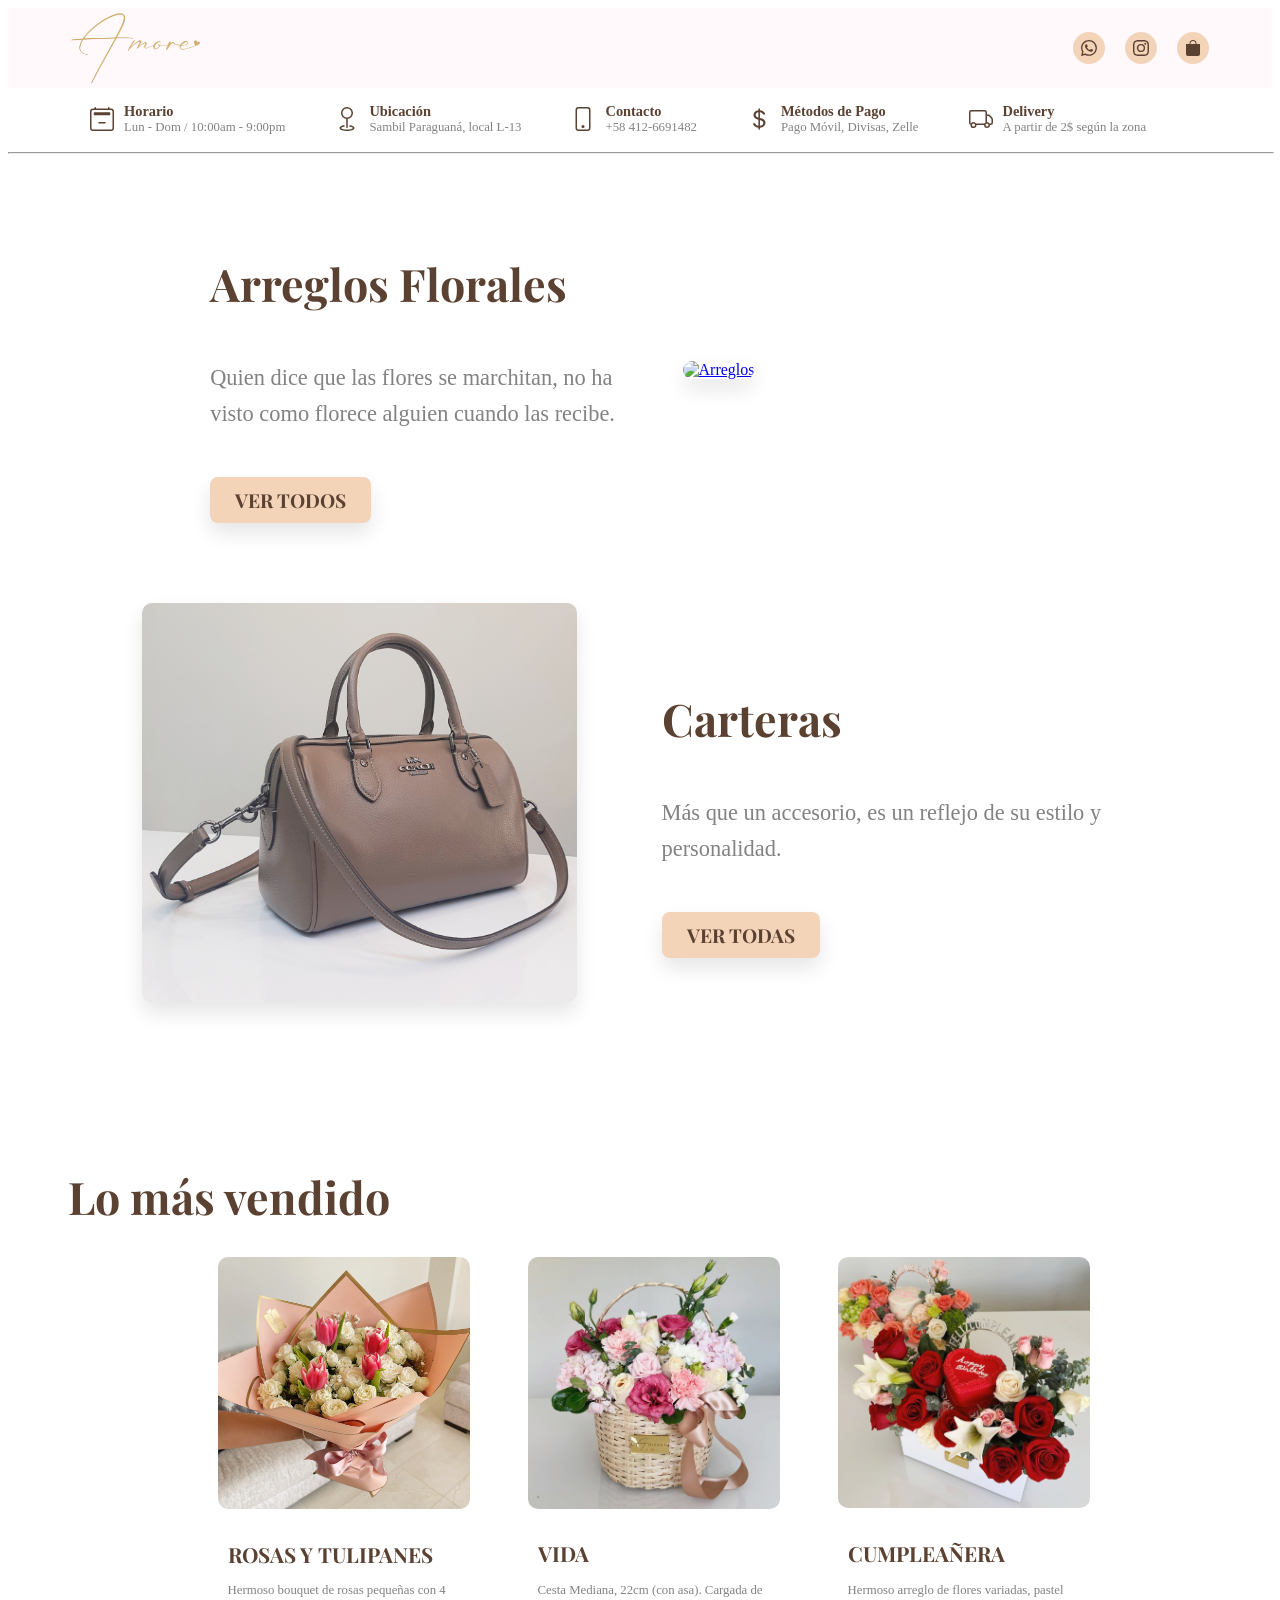
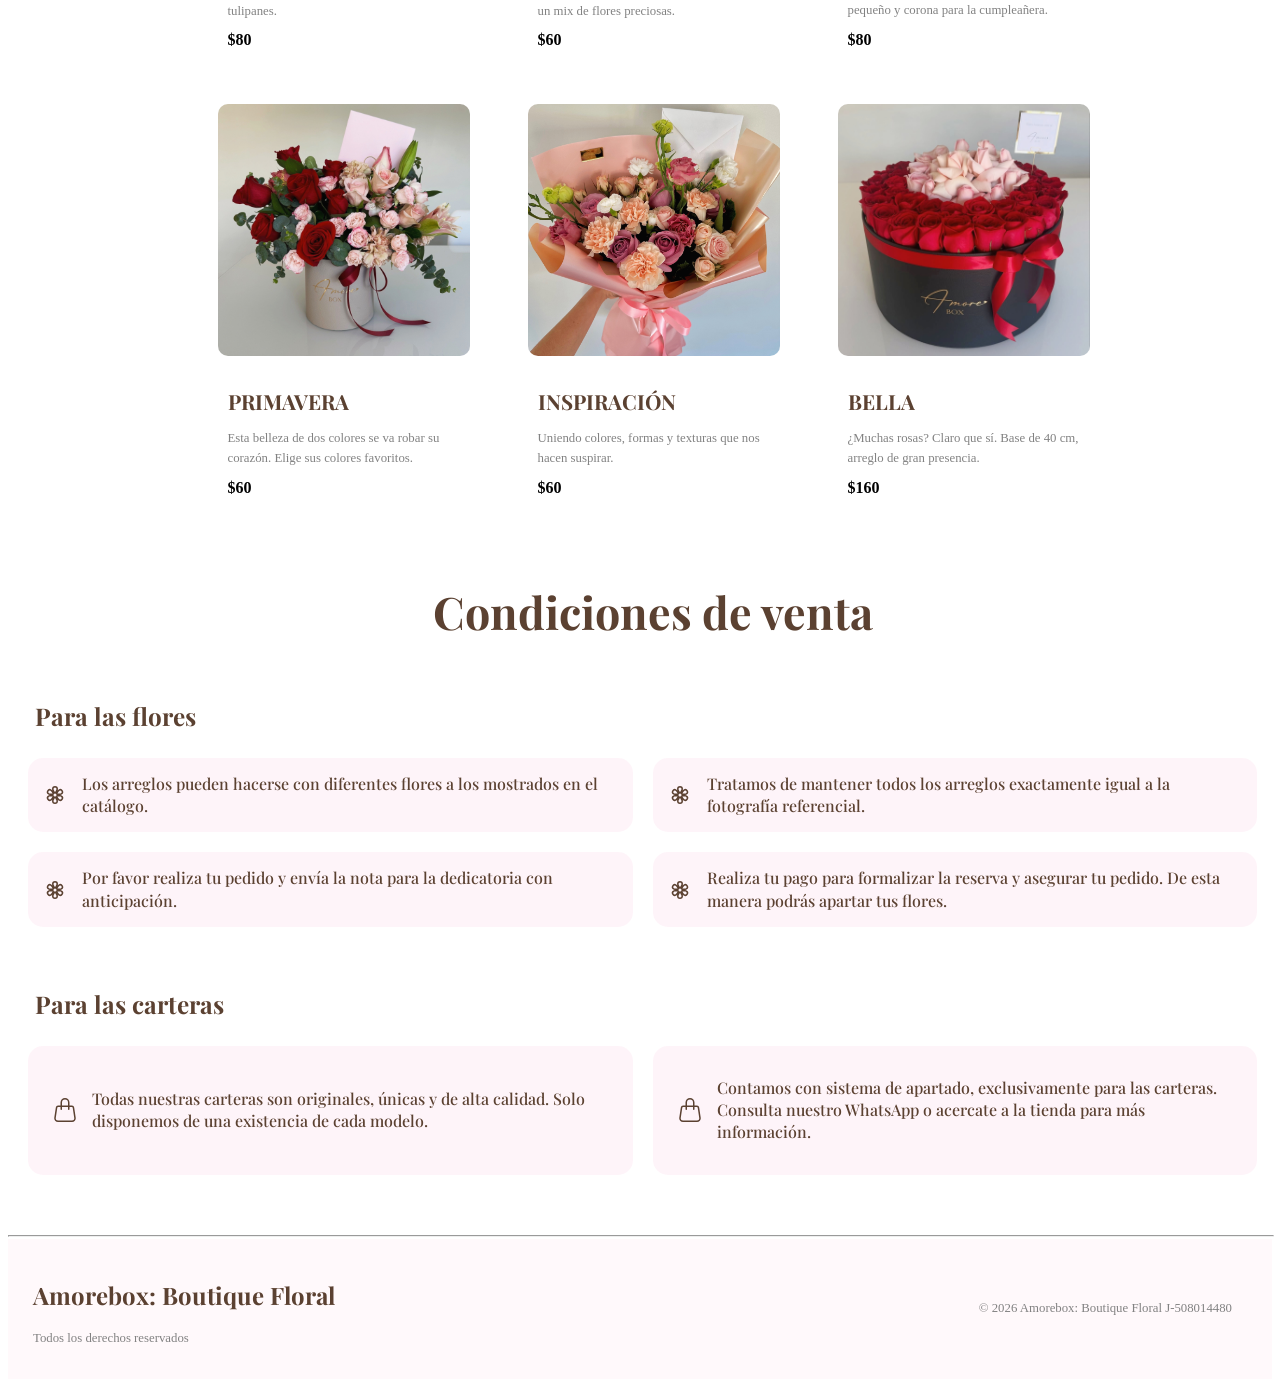
==== index.html @ ba989ba7 "amorebox" ====
<!DOCTYPE html>
<html lang="es-VE">
<head>
    <meta charset="UTF-8">
    <meta http-equiv="X-UA-Compatible" content="IE=edge">
    <meta name="viewport" content="width=device-width, initial-scale=1.0">
    <title>Amorebox: Boutique Floral</title>
    <link rel="stylesheet" href="styles.css">
</head>

<body>
<header class="main-header"> <!-- Cabecera -->
    <nav class="container">
        <div class="header-left">
            <a href="index.html">
                <img src="Logo/Logo_1.png" class="logo-nav" alt="Amore Logo">
            </a>
        </div>

        <div class="header-right">
            <a href="https://wa.me/584126691482" class="nav-icon" aria-label="WhatsApp">
                <svg xmlns="http://www.w3.org/2000/svg" width="16" height="16" fill="currentColor" class="bi bi-whatsapp" viewBox="0 0 16 16">
  <path d="M13.601 2.326A7.85 7.85 0 0 0 7.994 0C3.627 0 .068 3.558.064 7.926c0 1.399.366 2.76 1.057 3.965L0 16l4.204-1.102a7.9 7.9 0 0 0 3.79.965h.004c4.368 0 7.926-3.558 7.93-7.93A7.9 7.9 0 0 0 13.6 2.326zM7.994 14.521a6.6 6.6 0 0 1-3.356-.92l-.24-.144-2.494.654.666-2.433-.156-.251a6.56 6.56 0 0 1-1.007-3.505c0-3.626 2.957-6.584 6.591-6.584a6.56 6.56 0 0 1 4.66 1.931 6.56 6.56 0 0 1 1.928 4.66c-.004 3.639-2.961 6.592-6.592 6.592m3.615-4.934c-.197-.099-1.17-.578-1.353-.646-.182-.065-.315-.099-.445.099-.133.197-.513.646-.627.775-.114.133-.232.148-.43.05-.197-.1-.836-.308-1.592-.985-.59-.525-.985-1.175-1.103-1.372-.114-.198-.011-.304.088-.403.087-.088.197-.232.296-.346.1-.114.133-.198.198-.33.065-.134.034-.248-.015-.347-.05-.099-.445-1.076-.612-1.47-.16-.389-.323-.335-.445-.34-.114-.007-.247-.007-.38-.007a.73.73 0 0 0-.529.247c-.182.198-.691.677-.691 1.654s.71 1.916.81 2.049c.098.133 1.394 2.132 3.383 2.992.47.205.84.326 1.129.418.475.152.904.129 1.246.08.38-.058 1.171-.48 1.338-.943.164-.464.164-.86.114-.943-.049-.084-.182-.133-.38-.232"/>
</svg>
            </a>
            <a href="https://www.instagram.com/amoreboxx" class="nav-icon" aria-label="Instagram">
                <svg xmlns="http://www.w3.org/2000/svg" width="16" height="16" fill="currentColor" class="bi bi-instagram" viewBox="0 0 16 16">
  <path d="M8 0C5.829 0 5.556.01 4.703.048 3.85.088 3.269.222 2.76.42a3.9 3.9 0 0 0-1.417.923A3.9 3.9 0 0 0 .42 2.76C.222 3.268.087 3.85.048 4.7.01 5.555 0 5.827 0 8.001c0 2.172.01 2.444.048 3.297.04.852.174 1.433.372 1.942.205.526.478.972.923 1.417.444.445.89.719 1.416.923.51.198 1.09.333 1.942.372C5.555 15.99 5.827 16 8 16s2.444-.01 3.298-.048c.851-.04 1.434-.174 1.943-.372a3.9 3.9 0 0 0 1.416-.923c.445-.445.718-.891.923-1.417.197-.509.332-1.09.372-1.942C15.99 10.445 16 10.173 16 8s-.01-2.445-.048-3.299c-.04-.851-.175-1.433-.372-1.941a3.9 3.9 0 0 0-.923-1.417A3.9 3.9 0 0 0 13.24.42c-.51-.198-1.092-.333-1.943-.372C10.443.01 10.172 0 7.998 0zm-.717 1.442h.718c2.136 0 2.389.007 3.232.046.78.035 1.204.166 1.486.275.373.145.64.319.92.599s.453.546.598.92c.11.281.24.705.275 1.485.039.843.047 1.096.047 3.231s-.008 2.389-.047 3.232c-.035.78-.166 1.203-.275 1.485a2.5 2.5 0 0 1-.599.919c-.28.28-.546.453-.92.598-.28.11-.704.24-1.485.276-.843.038-1.096.047-3.232.047s-2.39-.009-3.233-.047c-.78-.036-1.203-.166-1.485-.276a2.5 2.5 0 0 1-.92-.598 2.5 2.5 0 0 1-.6-.92c-.109-.281-.24-.705-.275-1.485-.038-.843-.046-1.096-.046-3.233s.008-2.388.046-3.231c.036-.78.166-1.204.276-1.486.145-.373.319-.64.599-.92s.546-.453.92-.598c.282-.11.705-.24 1.485-.276.738-.034 1.024-.044 2.515-.045zm4.988 1.328a.96.96 0 1 0 0 1.92.96.96 0 0 0 0-1.92m-4.27 1.122a4.109 4.109 0 1 0 0 8.217 4.109 4.109 0 0 0 0-8.217m0 1.441a2.667 2.667 0 1 1 0 5.334 2.667 2.667 0 0 1 0-5.334"/>
</svg>
            </a>
            <a href="Bolsa de Compra.html" class="nav-icon cart-icon" aria-label="Carrito">
                <svg xmlns="http://www.w3.org/2000/svg" width="16" height="16" fill="currentColor" class="bi bi-bag-fill" viewBox="0 0 16 16">
  <path d="M8 1a2.5 2.5 0 0 1 2.5 2.5V4h-5v-.5A2.5 2.5 0 0 1 8 1m3.5 3v-.5a3.5 3.5 0 1 0-7 0V4H1v10a2 2 0 0 0 2 2h10a2 2 0 0 0 2-2V4z"/>
</svg>
            </a>
        </div>
    </nav>
</header>


<main>
</div>
<section class="info-carousel-container"> <!-- Barra de Información (animada) -->
    <div class="info-carousel-track">

        <div class="info-item">
            <svg xmlns="http://www.w3.org/2000/svg" width="16" height="16" fill="currentColor" class="bi bi-calendar2-minus" viewBox="0 0 16 16">
  <path d="M5.5 10.5A.5.5 0 0 1 6 10h4a.5.5 0 0 1 0 1H6a.5.5 0 0 1-.5-.5"/>
  <path d="M3.5 0a.5.5 0 0 1 .5.5V1h8V.5a.5.5 0 0 1 1 0V1h1a2 2 0 0 1 2 2v11a2 2 0 0 1-2 2H2a2 2 0 0 1-2-2V3a2 2 0 0 1 2-2h1V.5a.5.5 0 0 1 .5-.5M2 2a1 1 0 0 0-1 1v11a1 1 0 0 0 1 1h12a1 1 0 0 0 1-1V3a1 1 0 0 0-1-1z"/>
  <path d="M2.5 4a.5.5 0 0 1 .5-.5h10a.5.5 0 0 1 .5.5v1a.5.5 0 0 1-.5.5H3a.5.5 0 0 1-.5-.5z"/>
             </svg> 
        <span class="info-content">
            <h3>Horario</h3>
            <p>Lun - Dom / 10:00am - 9:00pm</p>
        </span> 
        </div>

        <div class="info-item">    
            <svg xmlns="http://www.w3.org/2000/svg" width="16" height="16" fill="currentColor" class="bi bi-geo" viewBox="0 0 16 16">
  <path fill-rule="evenodd" d="M8 1a3 3 0 1 0 0 6 3 3 0 0 0 0-6M4 4a4 4 0 1 1 4.5 3.969V13.5a.5.5 0 0 1-1 0V7.97A4 4 0 0 1 4 3.999zm2.493 8.574a.5.5 0 0 1-.411.575c-.712.118-1.28.295-1.655.493a1.3 1.3 0 0 0-.37.265.3.3 0 0 0-.057.09V14l.002.008.016.033a.6.6 0 0 0 .145.15c.165.13.435.27.813.395.751.25 1.82.414 3.024.414s2.273-.163 3.024-.414c.378-.126.648-.265.813-.395a.6.6 0 0 0 .146-.15l.015-.033L12 14v-.004a.3.3 0 0 0-.057-.09 1.3 1.3 0 0 0-.37-.264c-.376-.198-.943-.375-1.655-.493a.5.5 0 1 1 .164-.986c.77.127 1.452.328 1.957.594C12.5 13 13 13.4 13 14c0 .426-.26.752-.544.977-.29.228-.68.413-1.116.558-.878.293-2.059.465-3.34.465s-2.462-.172-3.34-.465c-.436-.145-.826-.33-1.116-.558C3.26 14.752 3 14.426 3 14c0-.599.5-1 .961-1.243.505-.266 1.187-.467 1.957-.594a.5.5 0 0 1 .575.411"/>
            </svg>
        <span class="info-content">
            <h3>Ubicación</h3>
            <p>Sambil Paraguaná, local L-13</p>
        </span>
        </div>

        <div class="info-item">
            <svg xmlns="http://www.w3.org/2000/svg" width="16" height="16" fill="currentColor" class="bi bi-phone" viewBox="0 0 16 16">
  <path d="M11 1a1 1 0 0 1 1 1v12a1 1 0 0 1-1 1H5a1 1 0 0 1-1-1V2a1 1 0 0 1 1-1zM5 0a2 2 0 0 0-2 2v12a2 2 0 0 0 2 2h6a2 2 0 0 0 2-2V2a2 2 0 0 0-2-2z"/>
  <path d="M8 14a1 1 0 1 0 0-2 1 1 0 0 0 0 2"/>
            </svg>
        <span class="info-content">
            <h3>Contacto</h3>
            <p>+58 412-6691482</p>
        </span>
        </div>

        <div class="info-item">
            <svg xmlns="http://www.w3.org/2000/svg" width="16" height="16" fill="currentColor" class="bi bi-currency-dollar" viewBox="0 0 16 16">
  <path d="M4 10.781c.148 1.667 1.513 2.85 3.591 3.003V15h1.043v-1.216c2.27-.179 3.678-1.438 3.678-3.3 0-1.59-.947-2.51-2.956-3.028l-.722-.187V3.467c1.122.11 1.879.714 2.07 1.616h1.47c-.166-1.6-1.54-2.748-3.54-2.875V1H7.591v1.233c-1.939.23-3.27 1.472-3.27 3.156 0 1.454.966 2.483 2.661 2.917l.61.162v4.031c-1.149-.17-1.94-.8-2.131-1.718zm3.391-3.836c-1.043-.263-1.6-.825-1.6-1.616 0-.944.704-1.641 1.8-1.828v3.495l-.2-.05zm1.591 1.872c1.287.323 1.852.859 1.852 1.769 0 1.097-.826 1.828-2.2 1.939V8.73z"/>
</svg>
        <span class="info-content">
            <h3>Métodos de Pago</h3>
            <p>Pago Móvil, Divisas, Zelle</p>
        </span>
        </div>

        <div class="info-item">
            <svg xmlns="http://www.w3.org/2000/svg" width="16" height="16" fill="currentColor" class="bi bi-truck" viewBox="0 0 16 16">
  <path d="M0 3.5A1.5 1.5 0 0 1 1.5 2h9A1.5 1.5 0 0 1 12 3.5V5h1.02a1.5 1.5 0 0 1 1.17.563l1.481 1.85a1.5 1.5 0 0 1 .329.938V10.5a1.5 1.5 0 0 1-1.5 1.5H14a2 2 0 1 1-4 0H5a2 2 0 1 1-3.998-.085A1.5 1.5 0 0 1 0 10.5zm1.294 7.456A2 2 0 0 1 4.732 11h5.536a2 2 0 0 1 .732-.732V3.5a.5.5 0 0 0-.5-.5h-9a.5.5 0 0 0-.5.5v7a.5.5 0 0 0 .294.456M12 10a2 2 0 0 1 1.732 1h.768a.5.5 0 0 0 .5-.5V8.35a.5.5 0 0 0-.11-.312l-1.48-1.85A.5.5 0 0 0 13.02 6H12zm-9 1a1 1 0 1 0 0 2 1 1 0 0 0 0-2m9 0a1 1 0 1 0 0 2 1 1 0 0 0 0-2"/>
            </svg>
        <span class="info-content">
            <h3>Delivery</h3>
            <p>A partir de 2$ según la zona</p>
        </span>
        </div>
    </div>
    <div aria-hidden="true" class="info-carousel-track">

        <div class="info-item">
            <svg xmlns="http://www.w3.org/2000/svg" width="16" height="16" fill="currentColor" class="bi bi-calendar2-minus" viewBox="0 0 16 16">
  <path d="M5.5 10.5A.5.5 0 0 1 6 10h4a.5.5 0 0 1 0 1H6a.5.5 0 0 1-.5-.5"/>
  <path d="M3.5 0a.5.5 0 0 1 .5.5V1h8V.5a.5.5 0 0 1 1 0V1h1a2 2 0 0 1 2 2v11a2 2 0 0 1-2 2H2a2 2 0 0 1-2-2V3a2 2 0 0 1 2-2h1V.5a.5.5 0 0 1 .5-.5M2 2a1 1 0 0 0-1 1v11a1 1 0 0 0 1 1h12a1 1 0 0 0 1-1V3a1 1 0 0 0-1-1z"/>
  <path d="M2.5 4a.5.5 0 0 1 .5-.5h10a.5.5 0 0 1 .5.5v1a.5.5 0 0 1-.5.5H3a.5.5 0 0 1-.5-.5z"/>
             </svg> 
        <span class="info-content">
            <h3>Horario</h3>
            <p>Lun - Dom / 10:00am - 9:00pm</p>
        </span> 
        </div>

        <div class="info-item">    
            <svg xmlns="http://www.w3.org/2000/svg" width="16" height="16" fill="currentColor" class="bi bi-geo" viewBox="0 0 16 16">
  <path fill-rule="evenodd" d="M8 1a3 3 0 1 0 0 6 3 3 0 0 0 0-6M4 4a4 4 0 1 1 4.5 3.969V13.5a.5.5 0 0 1-1 0V7.97A4 4 0 0 1 4 3.999zm2.493 8.574a.5.5 0 0 1-.411.575c-.712.118-1.28.295-1.655.493a1.3 1.3 0 0 0-.37.265.3.3 0 0 0-.057.09V14l.002.008.016.033a.6.6 0 0 0 .145.15c.165.13.435.27.813.395.751.25 1.82.414 3.024.414s2.273-.163 3.024-.414c.378-.126.648-.265.813-.395a.6.6 0 0 0 .146-.15l.015-.033L12 14v-.004a.3.3 0 0 0-.057-.09 1.3 1.3 0 0 0-.37-.264c-.376-.198-.943-.375-1.655-.493a.5.5 0 1 1 .164-.986c.77.127 1.452.328 1.957.594C12.5 13 13 13.4 13 14c0 .426-.26.752-.544.977-.29.228-.68.413-1.116.558-.878.293-2.059.465-3.34.465s-2.462-.172-3.34-.465c-.436-.145-.826-.33-1.116-.558C3.26 14.752 3 14.426 3 14c0-.599.5-1 .961-1.243.505-.266 1.187-.467 1.957-.594a.5.5 0 0 1 .575.411"/>
            </svg>
        <span class="info-content">
            <h3>Ubicación</h3>
            <p>Sambil Paraguaná, local L-13</p>
        </span>
        </div>

        <div class="info-item">
            <svg xmlns="http://www.w3.org/2000/svg" width="16" height="16" fill="currentColor" class="bi bi-phone" viewBox="0 0 16 16">
  <path d="M11 1a1 1 0 0 1 1 1v12a1 1 0 0 1-1 1H5a1 1 0 0 1-1-1V2a1 1 0 0 1 1-1zM5 0a2 2 0 0 0-2 2v12a2 2 0 0 0 2 2h6a2 2 0 0 0 2-2V2a2 2 0 0 0-2-2z"/>
  <path d="M8 14a1 1 0 1 0 0-2 1 1 0 0 0 0 2"/>
            </svg>
        <span class="info-content">
            <h3>Contacto</h3>
            <p>+58 412-6691482</p>
        </span>
        </div>

        <div class="info-item">
            <svg xmlns="http://www.w3.org/2000/svg" width="16" height="16" fill="currentColor" class="bi bi-currency-dollar" viewBox="0 0 16 16">
  <path d="M4 10.781c.148 1.667 1.513 2.85 3.591 3.003V15h1.043v-1.216c2.27-.179 3.678-1.438 3.678-3.3 0-1.59-.947-2.51-2.956-3.028l-.722-.187V3.467c1.122.11 1.879.714 2.07 1.616h1.47c-.166-1.6-1.54-2.748-3.54-2.875V1H7.591v1.233c-1.939.23-3.27 1.472-3.27 3.156 0 1.454.966 2.483 2.661 2.917l.61.162v4.031c-1.149-.17-1.94-.8-2.131-1.718zm3.391-3.836c-1.043-.263-1.6-.825-1.6-1.616 0-.944.704-1.641 1.8-1.828v3.495l-.2-.05zm1.591 1.872c1.287.323 1.852.859 1.852 1.769 0 1.097-.826 1.828-2.2 1.939V8.73z"/>
</svg>
        <span class="info-content">
            <h3>Métodos de Pago</h3>
            <p>Pago Móvil, Divisas, Zelle</p>
        </span>
        </div>

        <div class="info-item">
            <svg xmlns="http://www.w3.org/2000/svg" width="16" height="16" fill="currentColor" class="bi bi-truck" viewBox="0 0 16 16">
  <path d="M0 3.5A1.5 1.5 0 0 1 1.5 2h9A1.5 1.5 0 0 1 12 3.5V5h1.02a1.5 1.5 0 0 1 1.17.563l1.481 1.85a1.5 1.5 0 0 1 .329.938V10.5a1.5 1.5 0 0 1-1.5 1.5H14a2 2 0 1 1-4 0H5a2 2 0 1 1-3.998-.085A1.5 1.5 0 0 1 0 10.5zm1.294 7.456A2 2 0 0 1 4.732 11h5.536a2 2 0 0 1 .732-.732V3.5a.5.5 0 0 0-.5-.5h-9a.5.5 0 0 0-.5.5v7a.5.5 0 0 0 .294.456M12 10a2 2 0 0 1 1.732 1h.768a.5.5 0 0 0 .5-.5V8.35a.5.5 0 0 0-.11-.312l-1.48-1.85A.5.5 0 0 0 13.02 6H12zm-9 1a1 1 0 1 0 0 2 1 1 0 0 0 0-2m9 0a1 1 0 1 0 0 2 1 1 0 0 0 0-2"/>
            </svg>
        <span class="info-content">
            <h3>Delivery</h3>
            <p>A partir de 2$ según la zona</p>
        </span>
        </div>
    </div>  
    </section>

<hr class="divider">

    <section class="categories"> <!-- Categoria de las carteras y arreglos -->
        <div class="category-row">
            <span class="categoryText">
                <h2>Arreglos Florales</h2>
                <p> Quien dice que las flores se marchitan, no ha visto como florece alguien cuando las recibe.</p>
                <a href="catalogo carteras.html" class="btn-ver">VER TODOS</a>
            </span>
            <div class="categoryImage">
                <a href="catalogo arreglos.html">
                <img src="imgprincipal/Arreglo_Principal.jpg"  alt="Arreglos">
                </a>
            </div>
        </div>

        <div class="category-row-reverse">
            <span class="categoryText">
                <h2>Carteras</h2>
                <p>Más que un accesorio, es un reflejo de su estilo y personalidad.</p>
                <a href="catalogo carteras.html" class="btn-ver">VER TODAS</a>
            </span>
            <div class="categoryImage">
                <a href="catalogo carteras.html">
                <img src="ImgPrincipal/Cartera_Principal.jpg"  alt="Carteras">
                </a>
            </div>
        </div>
    </section>
    <section class="best-sellers"> <!--Lo más vendido-->
        <h2 class="section-title">Lo más vendido</h2>


    <div class="products-grid"> 
        <article class="product-card">
            <div class="product-img-container">
                <img src="Arreglos/image63.jpeg" alt="Baby Rosas y Tulipanes">
            </div>
                <div class="product-info">
                    <h3>ROSAS Y TULIPANES</h3>
                    <p>Hermoso bouquet de rosas pequeñas con 4 tulipanes.</p>
                    <span class="price">$80</span>
                </div>
        </article>
        <article class="product-card">
            <div class="product-img-container">
                <img src="Arreglos/image40.jpg" alt="Vida">
            </div>
                <div class="product-info">
                    <h3>VIDA</h3>
                    <p>Cesta Mediana, 22cm (con asa). Cargada de un mix de flores preciosas.</p>
                    <span class="price">$60</span>
                </div>
        </article>
        <article class="product-card">
            <div class="product-img-container">
                <img src="Arreglos/image26.jpg" alt="Amore Cumpleaños">
            </div>
                <div class="product-info">
                    <h3>CUMPLEAÑERA</h3>
                    <P>Hermoso arreglo de flores variadas, pastel pequeño y corona para la cumpleañera.</P>
                    <span class="price">$80</span>
                </div>
        </article>
        <article class="product-card">
            <div class="product-img-container">
                <img src="Arreglos/image34.JPG" alt="Primavera">
            </div>
                <div class="product-info">
                    <h3>PRIMAVERA</h3>
                    <p>Esta belleza de dos colores se va robar su corazón. Elige sus colores favoritos.</p>
                    <span class="price">$60</span>
                </div>
        </article>
        <article class="product-card">
            <div class="product-img-container">
                <img src="Arreglos/image56.jpeg" alt="Inspiración">
            </div>
            <div class="product-info">
                <h3>INSPIRACIÓN</h3>
                <p>Uniendo colores, formas y texturas que nos hacen suspirar.</p>
                <span class="price">$60</span>
            </div>
        </article>
        <article class="product-card">
            <div class="product-img-container">
                <img src="Arreglos/image14.jpg" alt="Bella">
            </div>
            <div class="product-info">
                <h3>BELLA</h3>
                <p>¿Muchas rosas? Claro que sí. Base de 40 cm, arreglo de gran presencia.</p>
                <span class="price">$160</span>
        </article>
    </div>
    </section>
    <section class="Conditions"> 
        <h2 class="section-title">Condiciones de venta</h2>
        <div class="Conditions-content">

        <section class="Conditions-flowers-section">
            <div class="Conditions-flowers-title">
                <h3>Para las flores</h3>
            </div>

            <div class="Conditions-flowers-container">
            <div class="Conditions-bubble">
            <div class="Conditions-item">
                <svg xmlns="http://www.w3.org/2000/svg" width="16" height="16" fill="currentColor" class="bi bi-flower3" viewBox="0 0 16 16">
                <path d="M11.424 8c.437-.052.811-.136 1.04-.268a2 2 0 0 0-2-3.464c-.229.132-.489.414-.752.767C9.886 4.63 10 4.264 10 4a2 2 0 1 0-4 0c0 .264.114.63.288 1.035-.263-.353-.523-.635-.752-.767a2 2 0 0 0-2 3.464c.229.132.603.216 1.04.268-.437.052-.811.136-1.04.268a2 2 0 1 0 2 3.464c.229-.132.489-.414.752-.767C6.114 11.37 6 11.736 6 12a2 2 0 1 0 4 0c0-.264-.114-.63-.288-1.035.263.353.523.635.752.767a2 2 0 1 0 2-3.464c-.229-.132-.603-.216-1.04-.268M9 4a2 2 0 0 1-.045.205q-.059.2-.183.484a13 13 0 0 1-.637 1.223L8 6.142l-.135-.23a13 13 0 0 1-.637-1.223 4 4 0 0 1-.183-.484A2 2 0 0 1 7 4a1 1 0 1 1 2 0M3.67 5.5a1 1 0 0 1 1.366-.366 2 2 0 0 1 .156.142q.142.15.326.4c.245.333.502.747.742 1.163l.13.232-.265.002a13 13 0 0 1-1.379-.06 4 4 0 0 1-.51-.083 2 2 0 0 1-.2-.064A1 1 0 0 1 3.67 5.5m1.366 5.366a1 1 0 0 1-1-1.732l.047-.02q.055-.02.153-.044.202-.048.51-.083a13 13 0 0 1 1.379-.06q.135 0 .266.002l-.131.232c-.24.416-.497.83-.742 1.163a4 4 0 0 1-.327.4 2 2 0 0 1-.155.142M9 12a1 1 0 0 1-2 0 2 2 0 0 1 .045-.206q.058-.198.183-.483c.166-.378.396-.808.637-1.223L8 9.858l.135.23c.241.415.47.845.637 1.223q.124.285.183.484A1.3 1.3 0 0 1 9 12m3.33-6.5a1 1 0 0 1-.366 1.366 2 2 0 0 1-.2.064q-.202.048-.51.083c-.412.045-.898.061-1.379.06q-.135 0-.266-.002l.131-.232c.24-.416.497-.83.742-1.163a4 4 0 0 1 .327-.4q.07-.074.114-.11l.041-.032a1 1 0 0 1 1.366.366m-1.366 5.366a2 2 0 0 1-.155-.141 4 4 0 0 1-.327-.4A13 13 0 0 1 9.74 9.16l-.13-.232.265-.002c.48-.001.967.015 1.379.06q.308.035.51.083.098.024.153.044l.048.02a1 1 0 1 1-1 1.732zM8 9a1 1 0 1 1 0-2 1 1 0 0 1 0 2"/>
                </svg>
                <span class="Conditions-content">
                    <p>Los arreglos pueden hacerse con diferentes flores a los mostrados en el catálogo.</p>
                </span>
            </div>
            </div>

            <div class="Conditions-bubble">
            <div class="Conditions-item">
                <svg xmlns="http://www.w3.org/2000/svg" width="16" height="16" fill="currentColor" class="bi bi-flower3" viewBox="0 0 16 16">
                <path d="M11.424 8c.437-.052.811-.136 1.04-.268a2 2 0 0 0-2-3.464c-.229.132-.489.414-.752.767C9.886 4.63 10 4.264 10 4a2 2 0 1 0-4 0c0 .264.114.63.288 1.035-.263-.353-.523-.635-.752-.767a2 2 0 0 0-2 3.464c.229.132.603.216 1.04.268-.437.052-.811.136-1.04.268a2 2 0 1 0 2 3.464c.229-.132.489-.414.752-.767C6.114 11.37 6 11.736 6 12a2 2 0 1 0 4 0c0-.264-.114-.63-.288-1.035.263.353.523.635.752.767a2 2 0 1 0 2-3.464c-.229-.132-.603-.216-1.04-.268M9 4a2 2 0 0 1-.045.205q-.059.2-.183.484a13 13 0 0 1-.637 1.223L8 6.142l-.135-.23a13 13 0 0 1-.637-1.223 4 4 0 0 1-.183-.484A2 2 0 0 1 7 4a1 1 0 1 1 2 0M3.67 5.5a1 1 0 0 1 1.366-.366 2 2 0 0 1 .156.142q.142.15.326.4c.245.333.502.747.742 1.163l.13.232-.265.002a13 13 0 0 1-1.379-.06 4 4 0 0 1-.51-.083 2 2 0 0 1-.2-.064A1 1 0 0 1 3.67 5.5m1.366 5.366a1 1 0 0 1-1-1.732l.047-.02q.055-.02.153-.044.202-.048.51-.083a13 13 0 0 1 1.379-.06q.135 0 .266.002l-.131.232c-.24.416-.497.83-.742 1.163a4 4 0 0 1-.327.4 2 2 0 0 1-.155.142M9 12a1 1 0 0 1-2 0 2 2 0 0 1 .045-.206q.058-.198.183-.483c.166-.378.396-.808.637-1.223L8 9.858l.135.23c.241.415.47.845.637 1.223q.124.285.183.484A1.3 1.3 0 0 1 9 12m3.33-6.5a1 1 0 0 1-.366 1.366 2 2 0 0 1-.2.064q-.202.048-.51.083c-.412.045-.898.061-1.379.06q-.135 0-.266-.002l.131-.232c.24-.416.497-.83.742-1.163a4 4 0 0 1 .327-.4q.07-.074.114-.11l.041-.032a1 1 0 0 1 1.366.366m-1.366 5.366a2 2 0 0 1-.155-.141 4 4 0 0 1-.327-.4A13 13 0 0 1 9.74 9.16l-.13-.232.265-.002c.48-.001.967.015 1.379.06q.308.035.51.083.098.024.153.044l.048.02a1 1 0 1 1-1 1.732zM8 9a1 1 0 1 1 0-2 1 1 0 0 1 0 2"/>
                </svg>
                <span class="Conditions-content">
                    <p>Tratamos de mantener todos los arreglos exactamente igual a la fotografía referencial.</p>
                </span>
            </div>
            </div>

            <div class="Conditions-bubble">
            <div class="Conditions-item">
                <svg xmlns="http://www.w3.org/2000/svg" width="16" height="16" fill="currentColor" class="bi bi-flower3" viewBox="0 0 16 16">
                <path d="M11.424 8c.437-.052.811-.136 1.04-.268a2 2 0 0 0-2-3.464c-.229.132-.489.414-.752.767C9.886 4.63 10 4.264 10 4a2 2 0 1 0-4 0c0 .264.114.63.288 1.035-.263-.353-.523-.635-.752-.767a2 2 0 0 0-2 3.464c.229.132.603.216 1.04.268-.437.052-.811.136-1.04.268a2 2 0 1 0 2 3.464c.229-.132.489-.414.752-.767C6.114 11.37 6 11.736 6 12a2 2 0 1 0 4 0c0-.264-.114-.63-.288-1.035.263.353.523.635.752.767a2 2 0 1 0 2-3.464c-.229-.132-.603-.216-1.04-.268M9 4a2 2 0 0 1-.045.205q-.059.2-.183.484a13 13 0 0 1-.637 1.223L8 6.142l-.135-.23a13 13 0 0 1-.637-1.223 4 4 0 0 1-.183-.484A2 2 0 0 1 7 4a1 1 0 1 1 2 0M3.67 5.5a1 1 0 0 1 1.366-.366 2 2 0 0 1 .156.142q.142.15.326.4c.245.333.502.747.742 1.163l.13.232-.265.002a13 13 0 0 1-1.379-.06 4 4 0 0 1-.51-.083 2 2 0 0 1-.2-.064A1 1 0 0 1 3.67 5.5m1.366 5.366a1 1 0 0 1-1-1.732l.047-.02q.055-.02.153-.044.202-.048.51-.083a13 13 0 0 1 1.379-.06q.135 0 .266.002l-.131.232c-.24.416-.497.83-.742 1.163a4 4 0 0 1-.327.4 2 2 0 0 1-.155.142M9 12a1 1 0 0 1-2 0 2 2 0 0 1 .045-.206q.058-.198.183-.483c.166-.378.396-.808.637-1.223L8 9.858l.135.23c.241.415.47.845.637 1.223q.124.285.183.484A1.3 1.3 0 0 1 9 12m3.33-6.5a1 1 0 0 1-.366 1.366 2 2 0 0 1-.2.064q-.202.048-.51.083c-.412.045-.898.061-1.379.06q-.135 0-.266-.002l.131-.232c.24-.416.497-.83.742-1.163a4 4 0 0 1 .327-.4q.07-.074.114-.11l.041-.032a1 1 0 0 1 1.366.366m-1.366 5.366a2 2 0 0 1-.155-.141 4 4 0 0 1-.327-.4A13 13 0 0 1 9.74 9.16l-.13-.232.265-.002c.48-.001.967.015 1.379.06q.308.035.51.083.098.024.153.044l.048.02a1 1 0 1 1-1 1.732zM8 9a1 1 0 1 1 0-2 1 1 0 0 1 0 2"/>
                </svg>
                <span class="Conditions-content">
                    <p>Por favor realiza tu pedido y envía la nota para la dedicatoria con anticipación.</p>
                </span>
            </div>
            </div>

            <div class="Conditions-bubble">
            <div class="Conditions-item">
                <svg xmlns="http://www.w3.org/2000/svg" width="16" height="16" fill="currentColor" class="bi bi-flower3" viewBox="0 0 16 16">
                <path d="M11.424 8c.437-.052.811-.136 1.04-.268a2 2 0 0 0-2-3.464c-.229.132-.489.414-.752.767C9.886 4.63 10 4.264 10 4a2 2 0 1 0-4 0c0 .264.114.63.288 1.035-.263-.353-.523-.635-.752-.767a2 2 0 0 0-2 3.464c.229.132.603.216 1.04.268-.437.052-.811.136-1.04.268a2 2 0 1 0 2 3.464c.229-.132.489-.414.752-.767C6.114 11.37 6 11.736 6 12a2 2 0 1 0 4 0c0-.264-.114-.63-.288-1.035.263.353.523.635.752.767a2 2 0 1 0 2-3.464c-.229-.132-.603-.216-1.04-.268M9 4a2 2 0 0 1-.045.205q-.059.2-.183.484a13 13 0 0 1-.637 1.223L8 6.142l-.135-.23a13 13 0 0 1-.637-1.223 4 4 0 0 1-.183-.484A2 2 0 0 1 7 4a1 1 0 1 1 2 0M3.67 5.5a1 1 0 0 1 1.366-.366 2 2 0 0 1 .156.142q.142.15.326.4c.245.333.502.747.742 1.163l.13.232-.265.002a13 13 0 0 1-1.379-.06 4 4 0 0 1-.51-.083 2 2 0 0 1-.2-.064A1 1 0 0 1 3.67 5.5m1.366 5.366a1 1 0 0 1-1-1.732l.047-.02q.055-.02.153-.044.202-.048.51-.083a13 13 0 0 1 1.379-.06q.135 0 .266.002l-.131.232c-.24.416-.497.83-.742 1.163a4 4 0 0 1-.327.4 2 2 0 0 1-.155.142M9 12a1 1 0 0 1-2 0 2 2 0 0 1 .045-.206q.058-.198.183-.483c.166-.378.396-.808.637-1.223L8 9.858l.135.23c.241.415.47.845.637 1.223q.124.285.183.484A1.3 1.3 0 0 1 9 12m3.33-6.5a1 1 0 0 1-.366 1.366 2 2 0 0 1-.2.064q-.202.048-.51.083c-.412.045-.898.061-1.379.06q-.135 0-.266-.002l.131-.232c.24-.416.497-.83.742-1.163a4 4 0 0 1 .327-.4q.07-.074.114-.11l.041-.032a1 1 0 0 1 1.366.366m-1.366 5.366a2 2 0 0 1-.155-.141 4 4 0 0 1-.327-.4A13 13 0 0 1 9.74 9.16l-.13-.232.265-.002c.48-.001.967.015 1.379.06q.308.035.51.083.098.024.153.044l.048.02a1 1 0 1 1-1 1.732zM8 9a1 1 0 1 1 0-2 1 1 0 0 1 0 2"/>
                </svg>
                <span class="Conditions-content">
                    <p>Realiza tu pago para formalizar la reserva y asegurar tu pedido. De esta manera podrás apartar tus flores.</p>
                </span>
            </div>
            </div>

            </div>
        </section>

        <section class="Conditions-bags-section">
            <div class="Conditions-bags-title">
                <h3>Para las carteras</h3>
            </div>

            <div class="Conditions-bags-container">

            <div class="Conditions-bubble">
            <div class="Conditions-item-bag">
                <svg xmlns="http://www.w3.org/2000/svg" width="16" height="16" fill="currentColor" class="bi bi-handbag" viewBox="0 0 16 16">
                <path d="M8 1a2 2 0 0 1 2 2v2H6V3a2 2 0 0 1 2-2m3 4V3a3 3 0 1 0-6 0v2H3.36a1.5 1.5 0 0 0-1.483 1.277L.85 13.13A2.5 2.5 0 0 0 3.322 16h9.355a2.5 2.5 0 0 0 2.473-2.87l-1.028-6.853A1.5 1.5 0 0 0 12.64 5zm-1 1v1.5a.5.5 0 0 0 1 0V6h1.639a.5.5 0 0 1 .494.426l1.028 6.851A1.5 1.5 0 0 1 12.678 15H3.322a1.5 1.5 0 0 1-1.483-1.723l1.028-6.851A.5.5 0 0 1 3.36 6H5v1.5a.5.5 0 1 0 1 0V6z"/>
                </svg>
                <span class="Conditions-content">
                    <p>Todas nuestras carteras son originales, únicas y de alta calidad. Solo disponemos de una existencia de cada modelo.</p>
                </span>
            </div>
            </div>

            <div class="Conditions-bubble">
            <div class="Conditions-item-bag">
                <svg xmlns="http://www.w3.org/2000/svg" width="16" height="16" fill="currentColor" class="bi bi-handbag" viewBox="0 0 16 16">
                <path d="M8 1a2 2 0 0 1 2 2v2H6V3a2 2 0 0 1 2-2m3 4V3a3 3 0 1 0-6 0v2H3.36a1.5 1.5 0 0 0-1.483 1.277L.85 13.13A2.5 2.5 0 0 0 3.322 16h9.355a2.5 2.5 0 0 0 2.473-2.87l-1.028-6.853A1.5 1.5 0 0 0 12.64 5zm-1 1v1.5a.5.5 0 0 0 1 0V6h1.639a.5.5 0 0 1 .494.426l1.028 6.851A1.5 1.5 0 0 1 12.678 15H3.322a1.5 1.5 0 0 1-1.483-1.723l1.028-6.851A.5.5 0 0 1 3.36 6H5v1.5a.5.5 0 1 0 1 0V6z"/>
                </svg>
                <span class="Conditions-content">
                    <p>Contamos con sistema de apartado, exclusivamente para las carteras. Consulta nuestro WhatsApp o acercate a la tienda para más información.</p>
                </span>
            </div>
            </div>

            </div>
        </section>
        </div>
    </section>
</main>

<hr class="divider">

    <footer>
        <div class="footer-content">
            <div class="footer_left">
                <h2>Amorebox: Boutique Floral</h2>
                <p>Todos los derechos reservados</p>
            </div>
            <div class="footer_right">
                <p>© 2026 Amorebox: Boutique Floral J-508014480</p>
            </div>
        </div>
    </footer>

</body>
<script src="script.js"></script>
</html>
---- styles.css ----
@import url('https://fonts.googleapis.com/css2?family=Playfair+Display:wght@400;700&family=Lato:wght@300;400;700&display=swap');

:root {
    --marron-amore: #5B4131;
    --gris-info: #828282;
    --negro-precio: #000000;
    --rosa-boton: #F3D4B9;
    --rosa-nav: #FFF9FB;
    --fuente-elegante: 'Playfair Display', serif;
    --fuente-limpia: 'Lato', sans-serif;
    --transition: all 0.3s ease;
}


.main-header {
    background-color: var(--rosa-nav);
    padding: 5px 0;
    position: relative;
    top: 0;
    height: min-content;
    z-index: 1000;
}

.main-header .container {
    width: 90%;
    max-width: 1200px;
    margin: 0 auto;
    display: flex;
    justify-content: space-between; 
    align-items: center;
}

/* Logo */
.logo-nav {
    height: 70px;
    width: auto;
    display: block;
}

.header-right {
    display: flex;
    align-items: center;
    gap: 20px;
}

.nav-icon {
    color:#5B4131;
    transition: var(--transition);
    display: flex;
    align-items: center;
    padding: 8px;
    background-color: var(--rosa-boton);
    border-radius: 50%;
}

.nav-icon:hover {
    transform: translateY(-2px);
    background-color: #f8bd79;
}

.cart-icon {
    color:#5B4131;
    transition: var(--transition);
    display: flex;
    align-items: center;
    padding: 8px;
}

.divider {
    width: 100%;
    margin: 2px auto;
    height: 0.4px;
    background-color: #5B4131;
}

.info-carousel-container {
    background-color: #ffffff;
    padding: 15px 0;
    white-space: nowrap;
    position: relative;
    width: auto;
    max-width: 1200px;
    margin: 0 auto;
    display: flex;
    justify-content: space-between;
}

.info-carousel-track {
    display: flex;
    gap: 50px; 
    justify-content: space-between;
    padding-left: 50px;
    width: max-content;
}

.info-carousel-track[aria-hidden="true"] {
    display: none;
}

.info-item {
    display: flex;
    align-items: center;
    justify-content: center;
    justify-content: space-between;
    gap: 10px;
}

.info-item svg {
    color: var(--marron-amore);
    width: 24px;
    height: 24px;
}

.info-content h3 {
    font-size: 0.9rem;
    margin: 0;
    color: var(--marron-amore);
    font-weight: 600;
}

.info-content p {
    font-size: 0.8rem;
    margin: 0;
    color: var(--gris-info);
}

.categories {
    padding:60px 10%;
    display:flex;
    flex-direction:column;
    gap: 80px;
    
}

.category-row {
    display: flex;
    align-items: center;
    justify-content: space-between;
    gap: 30px;
    padding-left: 50px;
    margin: 0 auto;
}

.category-row-reverse {
    display: flex;
    align-items: center;
    justify-content: space-between;
    gap: 30px;
    padding-left: 8px;
    margin: 0 auto;
    flex-direction: row-reverse;
}

.categoryText {
    display: flex;
    flex-direction: column;
    gap: 10px;
    flex: 1;
    padding-left: 5px;
}

.categoryText h2 {
    font-size: 2.8rem;
    font-family: var(--fuente-elegante);
    color: var(--marron-amore);
    font-weight: 700;
    margin-bottom: 15px;
}

.categoryText p {
    font-size: 1.4rem;
    color: var(--gris-info);
    line-height: 1.6;
    margin-bottom: 15px;
}

.categoryImage {
    display: flex;
    align-items: center;
    flex: 1;
}

.categoryImage img {
    height: 400px;
    width: 435px;
    object-fit: cover;
    border-radius: 10px;
    box-shadow: 0 10px 20px rgba(0, 0, 0, 0.1);
}

.btn-ver {
    display: inline-block;
    width: fit-content;
    background-color: var(--rosa-boton);
    font-family: var(--fuente-elegante);
    font-size: 1.2rem;
    color: var(--marron-amore);
    font-weight: 700;
    text-decoration: none;
    padding: 10px 25px;
    border-radius: 8px;
    margin-top: 20px;
    box-shadow: 0 10px 20px rgba(0, 0, 0, 0.1);
}

.btn-ver:hover {
    background-color: #f8bd79;
    color: #33241b;
    transform: translateY(3px);
}

.best-sellers {
    padding-top: 100px;
    padding-bottom: 20px;
    padding-left: 50px;
}

.best-sellers h2 {
    font-size: 2.8rem;
    font-family: var(--fuente-elegante);
    color: var(--marron-amore);
    font-weight: 700;
    height: 70px;
    width: auto;
    display: block;
    text-align: left;
    margin: 0 auto;
    padding-left: 10px;
    padding-bottom: 20px;
}

.best-sellers h3{
    font-size: 1.3rem;
    font-family: var(--fuente-elegante);
    color: var(--marron-amore);
    font-weight: 700;
    margin-bottom: 5px;

}

.best-sellers p {
    font-size: 0.8rem;
    color: var(--gris-info);
    line-height: 1.6;
    margin-bottom: 10px;
}

.price {
    font-size: 1.0rem;
    color: var(--negro-precio);
    font-weight: 700;
    margin-bottom: 10px;
}

.products-grid {
    display: grid;
    grid-template-columns: repeat(3, 1fr);
    gap: 40px 30px;
    margin:0px auto;
    max-width: 900px;
    padding-left: 10px;
    padding-right: 5px;
}

.product-card {
    height: 90%;
    width: 90%;
}

.product-card:hover {
    transform: translateY(-5px);
}

.product-card img {
    width: 100%;
    border-radius: 10px;
    object-fit: cover;
    display: block;
}

.product-info {
    padding: 10px 10px 15px 0;
    margin-left: 10px;
}


.Conditions {
    justify-content: space-around;
    align-items: center;
    padding-left: 20px;
}

.Conditions-flowers-section {
    margin-bottom: 60px;
}

.Conditions h2 {
    font-size: 2.8rem;
    color: var(--marron-amore);
    font-weight: 700;
    font-family: var(--fuente-elegante);
    height: 70px;
    width: auto;
    display: flex;
    text-align: center;
    margin-top: 50px;
    padding-bottom: 10px;
    padding-left:5px;
    justify-content: space-around;
}

.Conditions-flowers-title {
    font-size: 1.3rem;
    font-family: var(--fuente-elegante);
    color: var(--marron-amore);
    font-weight: 700;
    margin-bottom: 5px;
    text-align: left;
    padding-left: 7px;
}

.Conditions-flowers-container {
    display: grid;
    gap: 20px;
    grid-template-columns: repeat(2, 1fr);
    justify-content: space-around;
}

.Conditions-bubble {
    display: flex;
    align-items: center;
    justify-content: space-around;
    gap: 10px;
    background-color: rgba(247, 168, 205, 0.13);
    border-radius: 15px;
    padding: 5px;
}

.Conditions-content {
    font-size: 1.0rem;
    font-family: var(--fuente-elegante);
    font-weight: 500;
    color: var(--marron-amore);
    line-height: 1.4;
    margin-bottom: 10px;
    margin-top: 10px;
    margin-right: 15px;
    text-align: left;
    justify-content: space-around;
    flex-wrap: wrap;
}

.Conditions-item {
    display: flex;
    align-items: center;
    justify-content: space-between;
    gap: 15px;
    max-width: 3000px;
    margin: 0 auto;
}

.Conditions-item svg {
    color: var(--marron-amore);
    width: 24px;
    height: 24px;
    flex-shrink: 0;
    padding-left: 10px;
}

.Conditions-item p {
    margin: 0;
    line-height: 1.4;
}

.Conditions-bags-title {
    font-size: 1.3rem;
    font-family: var(--fuente-elegante);
    color: var(--marron-amore);
    font-weight: 700;
    text-align: left;
    padding-left: 7px;
    margin-bottom: 0;
    padding-bottom: 0;
}

.Conditions-bags-container {
    display: grid;
    gap: 20px;
    grid-template-columns: repeat(2, 1fr);
    justify-content: space-around;
    margin-top: 0;
    padding-top: 0;
}

.Conditions-item-bag {
    display: flex;
    align-items: center;
    justify-content: space-between;
    gap: 15px;
    max-width: 3000px;
    margin: 0 auto;
    padding-left: 10px;
}

.Conditions-item-bag svg {
    color: var(--marron-amore);
    width: 24px;
    height: 24px;
    flex-shrink: 0;
    padding-left: 10px;
}

.Conditions-bags-section {
    margin-bottom: 60px;
    margin-top: 0;
}

.divider {
    width: 100%;
    margin: 2px auto;
    height: 0.4px;
    background-color: #5B4131;
}

.footer-content {
    display: flex;
    justify-content: space-between;
    align-items: center;    
    padding: 20px;
    padding-left: 5px;
    background-color: var(--rosa-nav);
    padding-top: 20px;
    height: min-content;
}

.footer-content h2 {
    color:#5B4131;
    font-family: var(--fuente-elegante);
}

.footer-content p {
    color: var(--gris-info);
    font-size: 0.8rem;
}

.footer_left {
    gap: 20px;
    padding-left: 20px;
}

.footer_right {
    gap: 20px;
    padding-right: 20px;
    padding-left: 20px;
    text-align: right;
}

@media (max-width: 768px) {
    
    .categoryText h2 {
        font-size: 2.0rem;
    }

    .category-row, .category-row-reverse {
        flex-direction: column;
        gap: 20px;
        text-align: center;
        padding-left: 10px;
    }

    .categoryImage img {
        width: 100%;
        height: auto;
    }

    .info-carousel-container {
        width: 100%;
        overflow: hidden;
    }
    
    .info-carousel-track {
        animation: spin 20s infinite linear;
    }

    .info-carousel-track[aria-hidden="true"] {
        display: flex;

    }

     @keyframes spin {
            from {translate: 0;}
            to {translate: -100%;}
        }

    .btn-ver {
        width: auto;
        align-items: center;
        justify-content: center;  
    }

    .best-sellers {
        padding-left: 15px;
    }

    .best-sellers h2{
        text-align: center;
        padding-left: 0;
    }
    
    .products-grid {
        grid-template-columns: 1fr 1fr;
        gap: 15px;
        text-align: center;
        padding-left: 5px;
        width: 100%;
    }

    .main-header {
        width: 95%;
        flex-direction: row;
        padding: 5px 15px;
    }

    .logo-nav {
        height: 50px;
    }

    .header-right {
        display: flex;
        gap: 10px;
    }

    .info-carousel-track {
        display: flex;
        gap: 50px;
        justify-content: space-between;
    }

    .Conditions h2 {
        font-size: 1.8rem;
        text-align: left;
        margin-bottom: 0;
        padding-left: 5px;
    }

    .Conditions-flowers-container {
        grid-template-columns: repeat(1, 1fr);
        width: 100%;
        padding-left: 2px;
    }

    .Conditions-bags-container {
        grid-template-columns: repeat(1, 1fr);
        width: 100%;
        padding-left: 2px;
    }

    .footer-content {
        gap: 20px;
        flex-direction: column;
        justify-content: center;
    }

    .footer_left p {
        gap: 10px;
        text-align: center;
    }

    .footer_right p {
        padding-left: 20px;
        text-align: center;
        justify-items: center;
        padding-right: 0;
        font-size: 1.0rem;
    }
}
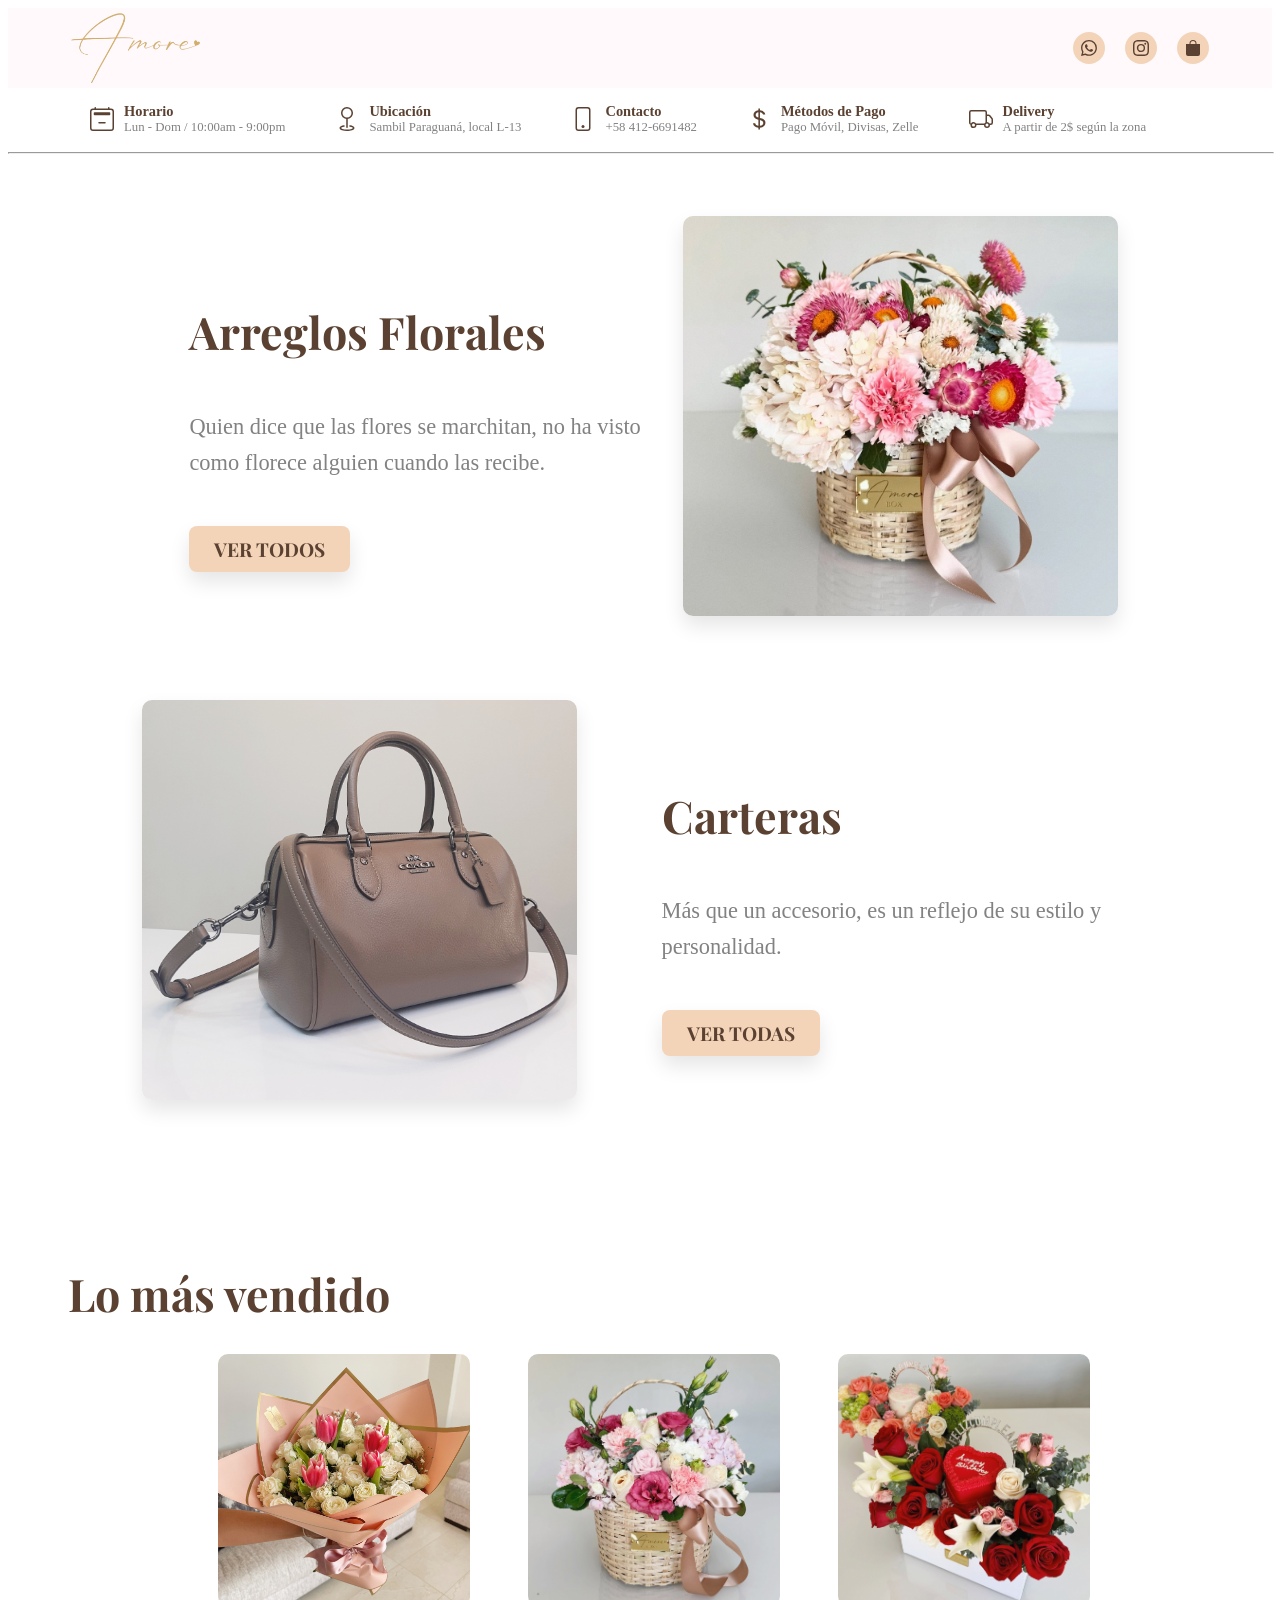
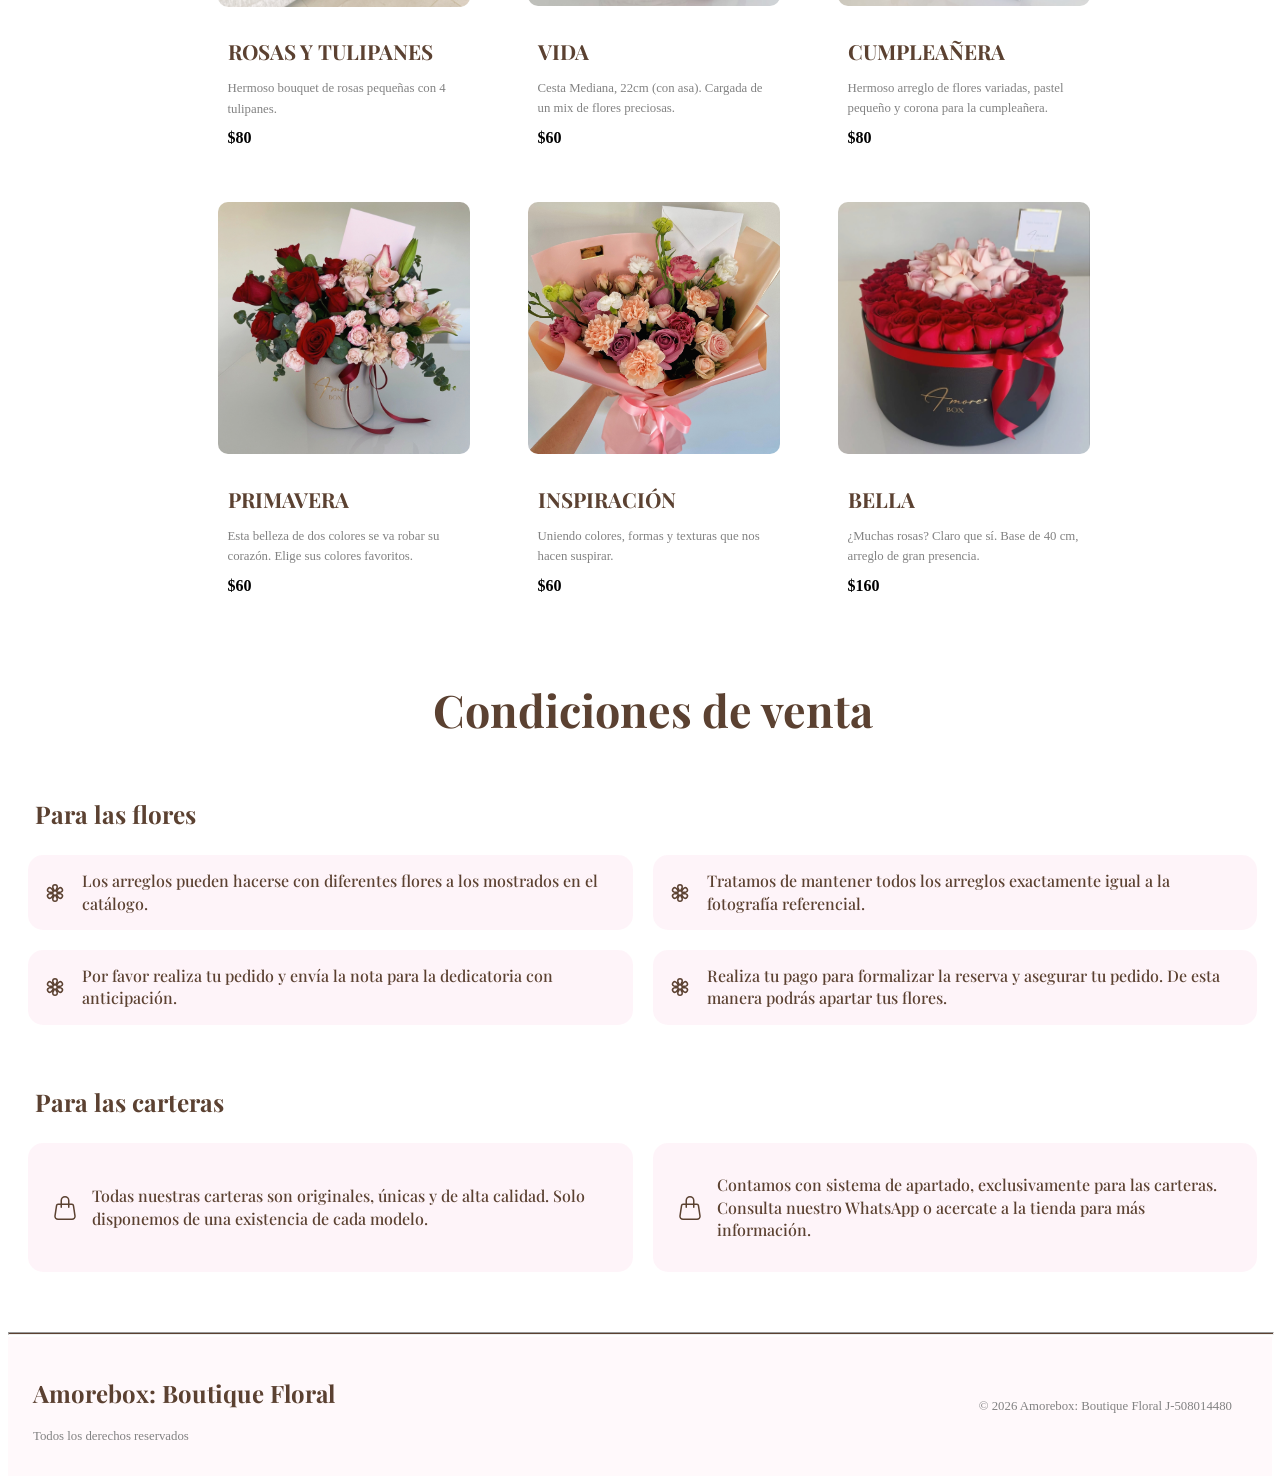
==== commit fd8fc562: "ajuste" ====
--- a/index.html
+++ b/index.html
@@ -156,24 +156,24 @@
 <hr class="divider">
 
     <section class="categories"> <!-- Categoria de las carteras y arreglos -->
-        <div class="category-row">
+        <div class="category-row"> <!--arreglos-->
             <span class="categoryText">
                 <h2>Arreglos Florales</h2>
                 <p> Quien dice que las flores se marchitan, no ha visto como florece alguien cuando las recibe.</p>
-                <a href="catalogo carteras.html" class="btn-ver">VER TODOS</a>
+                <a href="catalogo arreglos.html" class="btn-ver">VER TODOS</a>
             </span>
             <div class="categoryImage">
                 <a href="catalogo arreglos.html">
-                <img src="imgprincipal/Arreglo_Principal.jpg"  alt="Arreglos">
+                <img src="ImgPrincipal/Arreglo_Principal.jpg"  alt="Arreglos">
                 </a>
             </div>
         </div>
 
-        <div class="category-row-reverse">
+        <div class="category-row-reverse"> <!--carteras-->
             <span class="categoryText">
                 <h2>Carteras</h2>
                 <p>Más que un accesorio, es un reflejo de su estilo y personalidad.</p>
-                <a href="catalogo carteras.html" class="btn-ver">VER TODAS</a>
+                <a href="catalogo arreglos.html" class="btn-ver">VER TODAS</a>
             </span>
             <div class="categoryImage">
                 <a href="catalogo carteras.html">
--- a/styles.css
+++ b/styles.css
@@ -457,15 +457,21 @@
 
 @media (max-width: 768px) {
     
+    body {
+    overflow-x: hidden; /* Corta cualquier contenido que intente salirse a la derecha */
+    width: 100%;
+    }
+
     .categoryText h2 {
         font-size: 2.0rem;
     }
 
     .category-row, .category-row-reverse {
         flex-direction: column;
-        gap: 20px;
+        gap: 15px;
         text-align: center;
-        padding-left: 10px;
+        padding-left: 5px;
+        width: 100%;
     }
 
     .categoryImage img {
@@ -499,7 +505,7 @@
     }
 
     .best-sellers {
-        padding-left: 15px;
+        padding-left: 10px;
     }
 
     .best-sellers h2{
@@ -536,17 +542,22 @@
         justify-content: space-between;
     }
 
+    .Conditions {
+        padding-left: 10px;
+    
+    }
+
     .Conditions h2 {
         font-size: 1.8rem;
         text-align: left;
         margin-bottom: 0;
-        padding-left: 5px;
+        padding-left: 0px;
     }
 
     .Conditions-flowers-container {
         grid-template-columns: repeat(1, 1fr);
         width: 100%;
-        padding-left: 2px;
+        padding-left: 0px;
     }
 
     .Conditions-bags-container {
@@ -571,6 +582,6 @@
         text-align: center;
         justify-items: center;
         padding-right: 0;
-        font-size: 1.0rem;
+        font-size: 0.8rem;
     }
 }
